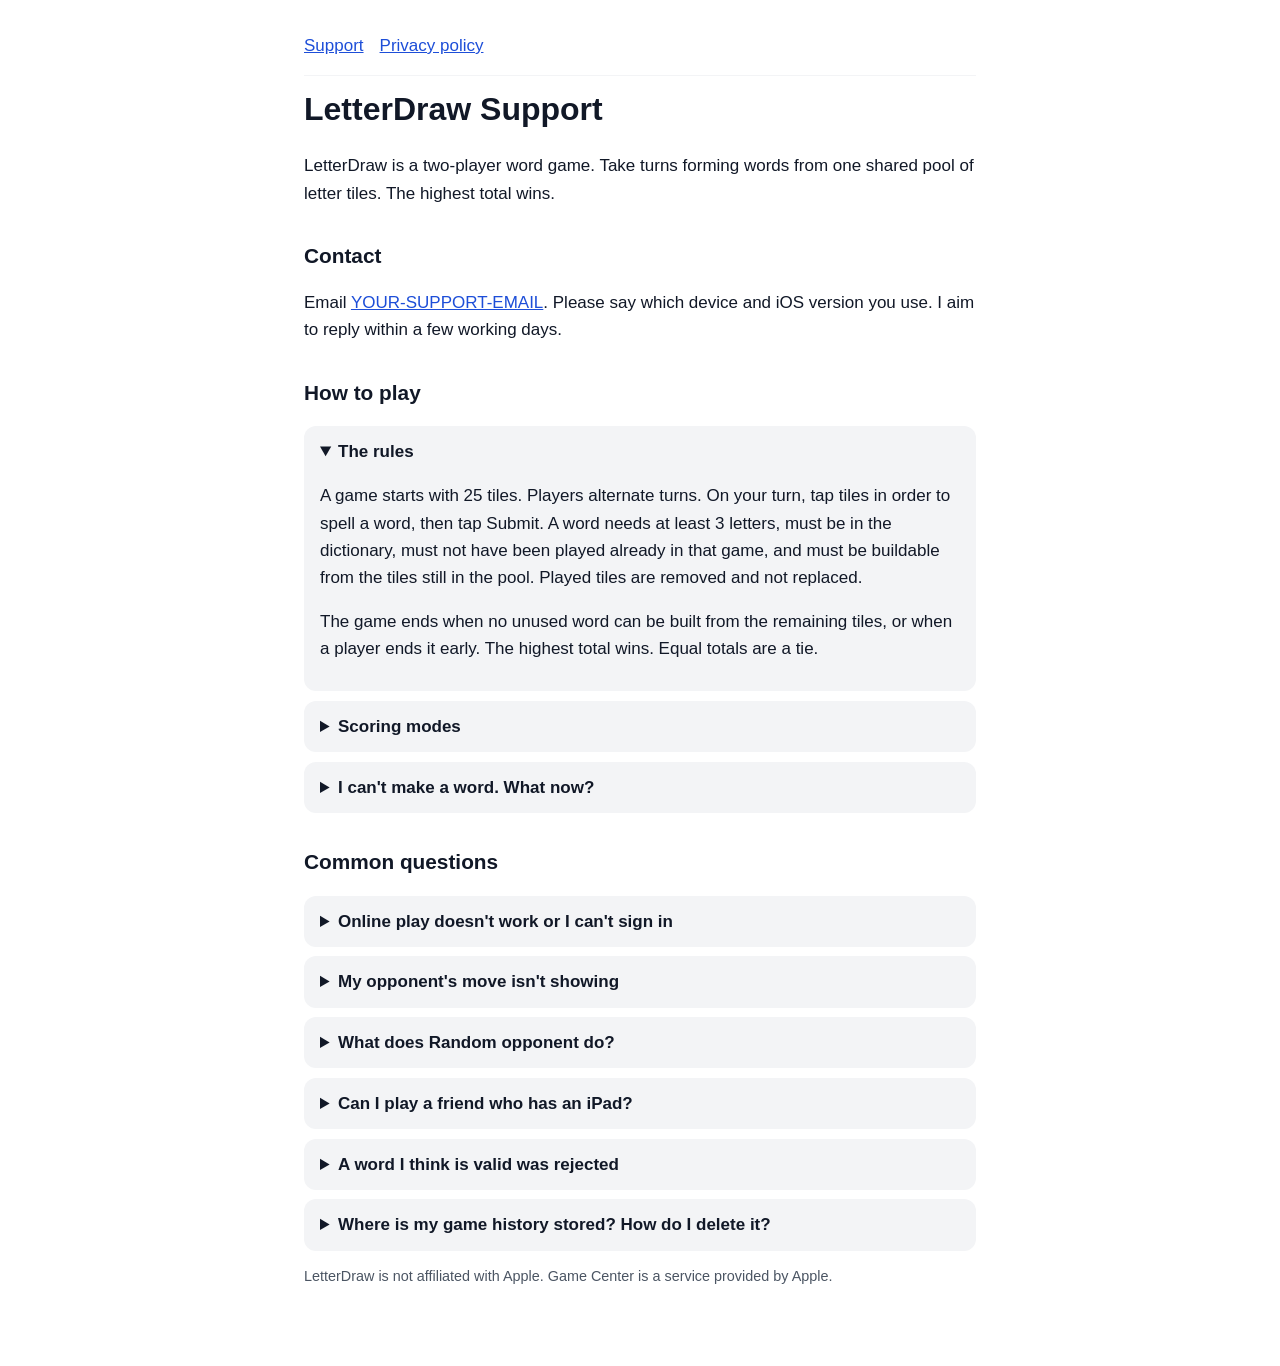
==== index.html @ a7493b0a "Add LetterDraw support and privacy pages Co-Authored-By: Claude Sonnet 5.5 <noreply@anthropic.com> C" ====
<!doctype html>
<html lang="en">
<head>
<meta charset="utf-8">
<meta name="viewport" content="width=device-width, initial-scale=1">
<title>LetterDraw Support</title>
<link rel="stylesheet" href="style.css">
</head>
<body>
<main>
<nav><a href="index.html">Support</a><a href="privacy.html">Privacy policy</a></nav>
<h1>LetterDraw Support</h1>
<p>LetterDraw is a two-player word game. Take turns forming words from one shared pool of letter tiles. The highest total wins.</p>

<h2>Contact</h2>
<p>Email <a href="mailto:YOUR-SUPPORT-EMAIL">YOUR-SUPPORT-EMAIL</a>. Please say which device and iOS version you use. I aim to reply within a few working days.</p>

<h2>How to play</h2>
<details open><summary>The rules</summary>
<p>A game starts with 25 tiles. Players alternate turns. On your turn, tap tiles in order to spell a word, then tap Submit. A word needs at least 3 letters, must be in the dictionary, must not have been played already in that game, and must be buildable from the tiles still in the pool. Played tiles are removed and not replaced.</p>
<p>The game ends when no unused word can be built from the remaining tiles, or when a player ends it early. The highest total wins. Equal totals are a tie.</p></details>
<details><summary>Scoring modes</summary>
<p>Simple, Scrabble and Bonus modes are explained on the game setup screen and under Rules in the app.</p></details>
<details><summary>I can't make a word. What now?</summary>
<p>Use Skip turn, under Clear and Submit. A skip scores nothing and uses no tiles. Skipping online needs both players to be on a current version of the app.</p></details>

<h2>Common questions</h2>
<details><summary>Online play doesn't work or I can't sign in</summary>
<p>Online games use Apple's Game Center. Open Settings &gt; Game Center on your iPhone or iPad and sign in with your Apple Account, then reopen LetterDraw. Check that you have an internet connection. Online play is optional: pass-and-play and playing against the computer work without an account or a connection.</p></details>
<details><summary>My opponent's move isn't showing</summary>
<p>Pull down on the match list in the online lobby to refresh. Game Center can take a short while to deliver turns, particularly if the other player's app is closed. Make sure notifications for LetterDraw are on in Settings.</p></details>
<details><summary>What does Random opponent do?</summary>
<p>Game Center finds a stranger for you. You play first, and Game Center only starts looking for an opponent after your first turn, so there may be a wait.</p></details>
<details><summary>Can I play a friend who has an iPad?</summary>
<p>Yes. iPhone and iPad players can be in the same match.</p></details>
<details><summary>A word I think is valid was rejected</summary>
<p>LetterDraw uses a public-domain word list plus some British spellings. It doesn't include every word, and it leaves out proper nouns and abbreviations. Email me the word and I'll look at it.</p></details>
<details><summary>Where is my game history stored? How do I delete it?</summary>
<p>On your device only. Open History to delete a game by swiping, or tap Clear history. Deleting the app removes everything stored on the device.</p></details>

<p class="muted">LetterDraw is not affiliated with Apple. Game Center is a service provided by Apple.</p>
</main>
</body>
</html>
---- style.css ----
:root { color-scheme: light dark; --bg:#fff; --fg:#111827; --muted:#4b5563; --accent:#1d4ed8; --card:#f3f4f6; }
@media (prefers-color-scheme: dark) { :root { --bg:#0b0f19; --fg:#f3f4f6; --muted:#9ca3af; --accent:#60a5fa; --card:#161b2a; } }
body { margin:0; background:var(--bg); color:var(--fg); font:17px/1.6 -apple-system,BlinkMacSystemFont,"Segoe UI",Roboto,sans-serif; }
main { max-width:42rem; margin:0 auto; padding:2rem 1rem 4rem; }
h1 { font-size:2rem; margin:.5rem 0 1rem; }
h2 { font-size:1.3rem; margin-top:2rem; }
a { color:var(--accent); }
nav { display:flex; gap:1rem; flex-wrap:wrap; padding-bottom:1rem; border-bottom:1px solid var(--card); }
details { background:var(--card); border-radius:.75rem; padding:.75rem 1rem; margin:.6rem 0; }
summary { cursor:pointer; font-weight:600; }
.muted { color:var(--muted); font-size:.9rem; }
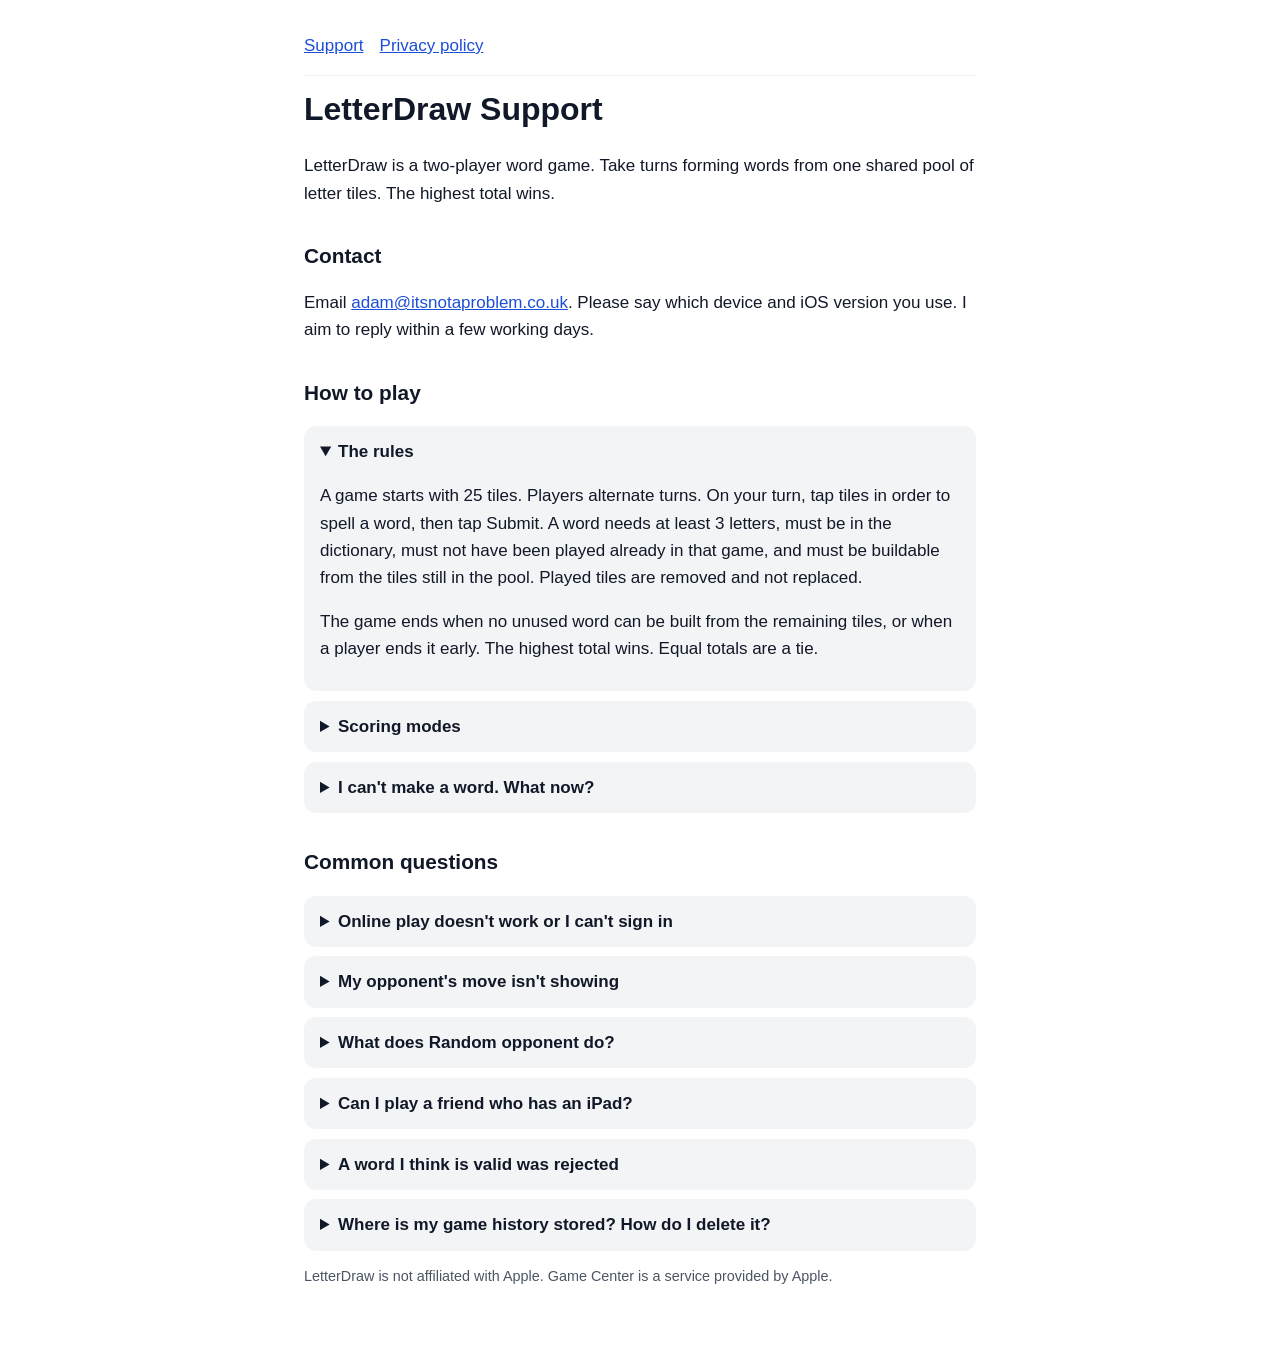
==== commit 2510c652: "Add support contact email Co-Authored-By: Claude Sonnet 5.5 <noreply@anthropic.com> Claude-Session: " ====
--- a/index.html
+++ b/index.html
@@ -13,7 +13,7 @@
 <p>LetterDraw is a two-player word game. Take turns forming words from one shared pool of letter tiles. The highest total wins.</p>
 
 <h2>Contact</h2>
-<p>Email <a href="mailto:YOUR-SUPPORT-EMAIL">YOUR-SUPPORT-EMAIL</a>. Please say which device and iOS version you use. I aim to reply within a few working days.</p>
+<p>Email <a href="mailto:adam@itsnotaproblem.co.uk">adam@itsnotaproblem.co.uk</a>. Please say which device and iOS version you use. I aim to reply within a few working days.</p>
 
 <h2>How to play</h2>
 <details open><summary>The rules</summary>
